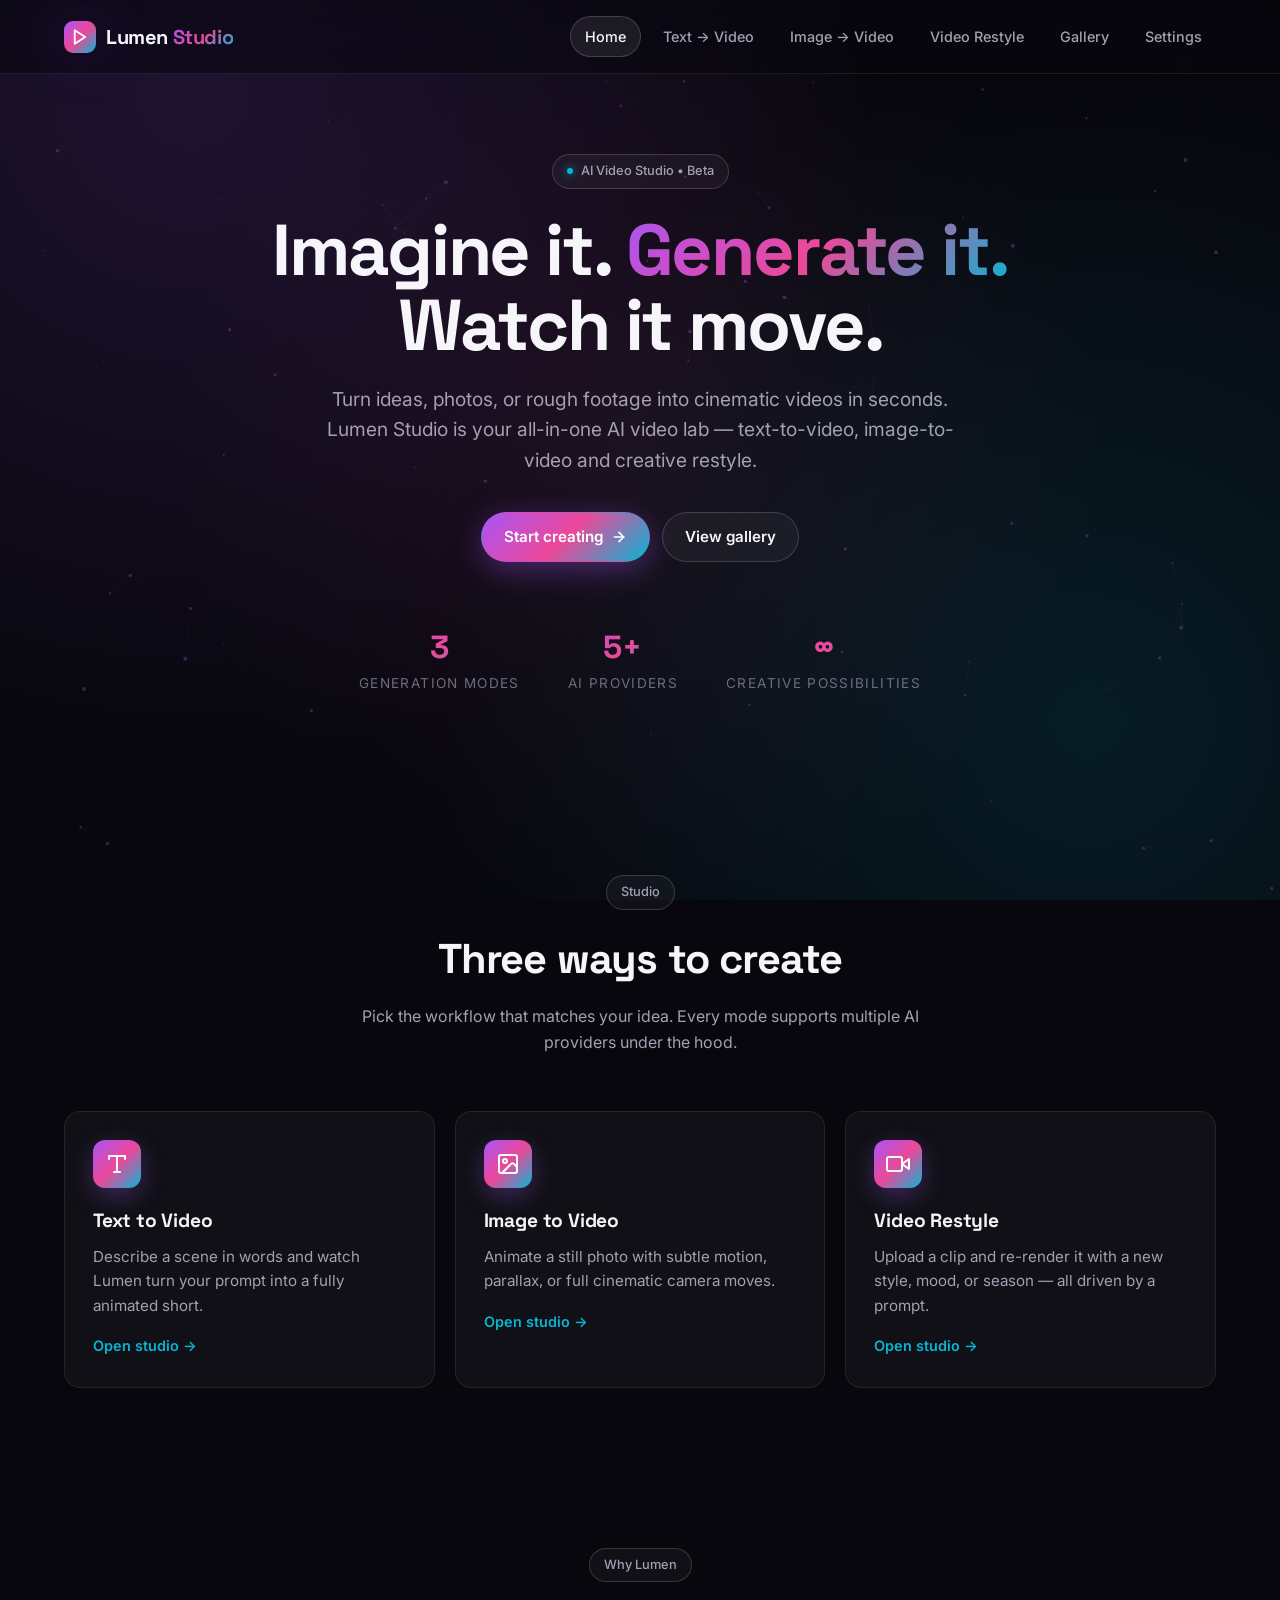
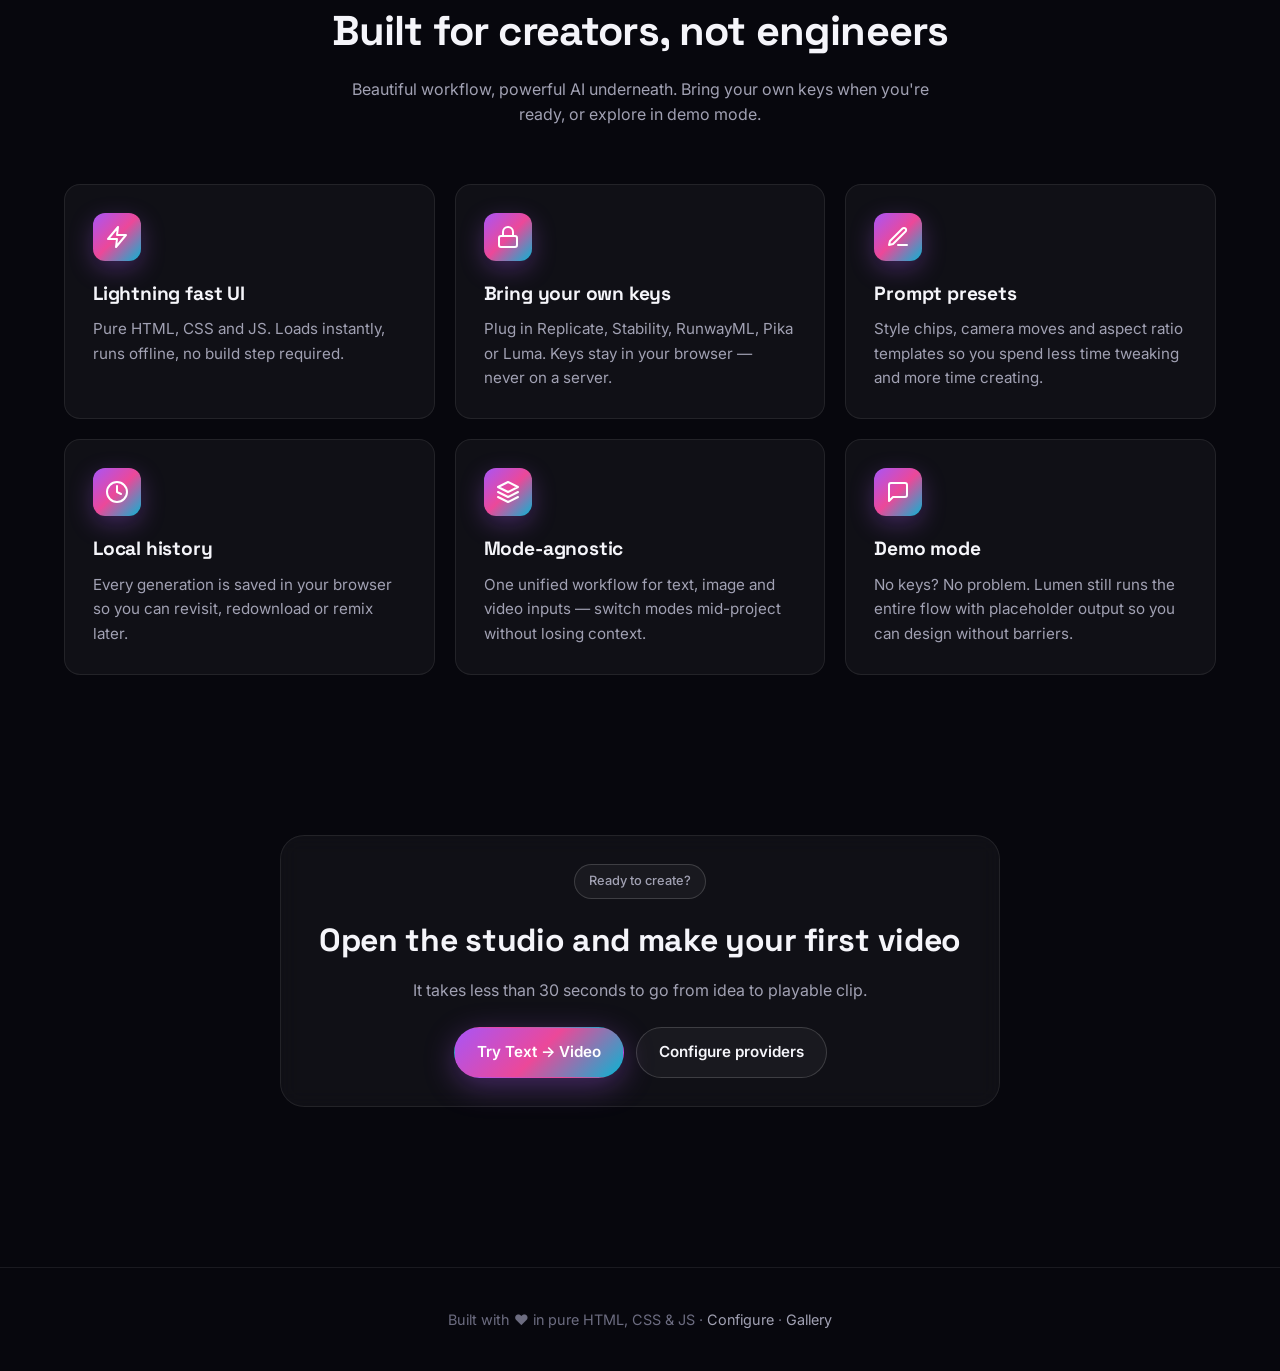
==== index.html @ 6981b072 "Initial scaffold: Lumen Studio AI video creation site Vanilla HTML/CSS/JS multi-page studio with tex" ====
<!DOCTYPE html>
<html lang="en">
<head>
  <meta charset="UTF-8" />
  <meta name="viewport" content="width=device-width, initial-scale=1.0" />
  <title>Lumen — AI Video Studio</title>
  <meta name="description" content="Create stunning videos with AI. Text-to-video, image-to-video, and video restyle in one studio." />
  <link rel="preconnect" href="https://fonts.googleapis.com" />
  <link rel="preconnect" href="https://fonts.gstatic.com" crossorigin />
  <link href="https://fonts.googleapis.com/css2?family=Inter:wght@400;500;600;700&family=Space+Grotesk:wght@500;600;700&display=swap" rel="stylesheet" />
  <link rel="stylesheet" href="css/style.css" />
  <link rel="icon" type="image/svg+xml" href="assets/logo.svg" />
</head>
<body class="page">
  <canvas id="particles-canvas"></canvas>

  <header class="site-header">
    <div class="container">
      <a class="brand" href="index.html">
        <span class="brand-mark">
          <svg xmlns="http://www.w3.org/2000/svg" viewBox="0 0 24 24" fill="none" stroke="currentColor" stroke-width="2.5" stroke-linecap="round" stroke-linejoin="round"><polygon points="5 3 19 12 5 21 5 3"></polygon></svg>
        </span>
        <span class="brand-name">Lumen <span>Studio</span></span>
      </a>
      <nav class="primary-nav">
        <a href="index.html">Home</a>
        <a href="text-to-video.html">Text → Video</a>
        <a href="image-to-video.html">Image → Video</a>
        <a href="video-to-video.html">Video Restyle</a>
        <a href="gallery.html">Gallery</a>
        <a href="settings.html">Settings</a>
      </nav>
      <button class="nav-toggle" aria-label="Open navigation">
        <svg width="20" height="20" viewBox="0 0 24 24" fill="none" stroke="currentColor" stroke-width="2" stroke-linecap="round"><line x1="3" y1="6" x2="21" y2="6"></line><line x1="3" y1="12" x2="21" y2="12"></line><line x1="3" y1="18" x2="21" y2="18"></line></svg>
      </button>
    </div>
  </header>

  <main>
    <section class="hero">
      <div class="container">
        <div class="eyebrow"><span class="dot"></span> AI Video Studio • Beta</div>
        <h1>Imagine it. <span class="accent">Generate it.</span><br />Watch it move.</h1>
        <p class="lead">Turn ideas, photos, or rough footage into cinematic videos in seconds. Lumen Studio is your all-in-one AI video lab — text-to-video, image-to-video and creative restyle.</p>
        <div class="hero-actions">
          <a class="btn btn-primary" href="text-to-video.html">
            Start creating
            <svg width="16" height="16" viewBox="0 0 24 24" fill="none" stroke="currentColor" stroke-width="2.5" stroke-linecap="round" stroke-linejoin="round"><line x1="5" y1="12" x2="19" y2="12"></line><polyline points="12 5 19 12 12 19"></polyline></svg>
          </a>
          <a class="btn btn-ghost" href="gallery.html">View gallery</a>
        </div>
        <div class="hero-stats">
          <div>
            <div class="stat-num">3</div>
            <div class="stat-label">Generation modes</div>
          </div>
          <div>
            <div class="stat-num">5+</div>
            <div class="stat-label">AI providers</div>
          </div>
          <div>
            <div class="stat-num">∞</div>
            <div class="stat-label">Creative possibilities</div>
          </div>
        </div>
      </div>
    </section>

    <section class="section">
      <div class="container">
        <div class="section-head fade-in">
          <div class="eyebrow">Studio</div>
          <h2>Three ways to create</h2>
          <p>Pick the workflow that matches your idea. Every mode supports multiple AI providers under the hood.</p>
        </div>
        <div class="card-grid">
          <a class="card fade-in" href="text-to-video.html">
            <div class="card-icon">
              <svg viewBox="0 0 24 24" fill="none" stroke="currentColor" stroke-width="2" stroke-linecap="round" stroke-linejoin="round"><path d="M4 7V4h16v3"></path><path d="M9 20h6"></path><path d="M12 4v16"></path></svg>
            </div>
            <h3>Text to Video</h3>
            <p>Describe a scene in words and watch Lumen turn your prompt into a fully animated short.</p>
            <span class="card-link">Open studio →</span>
          </a>
          <a class="card fade-in" href="image-to-video.html">
            <div class="card-icon">
              <svg viewBox="0 0 24 24" fill="none" stroke="currentColor" stroke-width="2" stroke-linecap="round" stroke-linejoin="round"><rect x="3" y="3" width="18" height="18" rx="2"></rect><circle cx="9" cy="9" r="2"></circle><path d="m21 15-3.086-3.086a2 2 0 0 0-2.828 0L6 21"></path></svg>
            </div>
            <h3>Image to Video</h3>
            <p>Animate a still photo with subtle motion, parallax, or full cinematic camera moves.</p>
            <span class="card-link">Open studio →</span>
          </a>
          <a class="card fade-in" href="video-to-video.html">
            <div class="card-icon">
              <svg viewBox="0 0 24 24" fill="none" stroke="currentColor" stroke-width="2" stroke-linecap="round" stroke-linejoin="round"><polygon points="23 7 16 12 23 17 23 7"></polygon><rect x="1" y="5" width="15" height="14" rx="2"></rect></svg>
            </div>
            <h3>Video Restyle</h3>
            <p>Upload a clip and re-render it with a new style, mood, or season — all driven by a prompt.</p>
            <span class="card-link">Open studio →</span>
          </a>
        </div>
      </div>
    </section>

    <section class="section">
      <div class="container">
        <div class="section-head fade-in">
          <div class="eyebrow">Why Lumen</div>
          <h2>Built for creators, not engineers</h2>
          <p>Beautiful workflow, powerful AI underneath. Bring your own keys when you're ready, or explore in demo mode.</p>
        </div>
        <div class="card-grid">
          <div class="card fade-in">
            <div class="card-icon"><svg viewBox="0 0 24 24" fill="none" stroke="currentColor" stroke-width="2" stroke-linecap="round" stroke-linejoin="round"><path d="M13 2 L3 14 H12 L11 22 L21 10 H12 Z"></path></svg></div>
            <h3>Lightning fast UI</h3>
            <p>Pure HTML, CSS and JS. Loads instantly, runs offline, no build step required.</p>
          </div>
          <div class="card fade-in">
            <div class="card-icon"><svg viewBox="0 0 24 24" fill="none" stroke="currentColor" stroke-width="2" stroke-linecap="round" stroke-linejoin="round"><rect x="3" y="11" width="18" height="11" rx="2"></rect><path d="M7 11V7a5 5 0 0 1 10 0v4"></path></svg></div>
            <h3>Bring your own keys</h3>
            <p>Plug in Replicate, Stability, RunwayML, Pika or Luma. Keys stay in your browser — never on a server.</p>
          </div>
          <div class="card fade-in">
            <div class="card-icon"><svg viewBox="0 0 24 24" fill="none" stroke="currentColor" stroke-width="2" stroke-linecap="round" stroke-linejoin="round"><path d="M12 20h9"></path><path d="M16.5 3.5a2.121 2.121 0 1 1 3 3L7 19l-4 1 1-4Z"></path></svg></div>
            <h3>Prompt presets</h3>
            <p>Style chips, camera moves and aspect ratio templates so you spend less time tweaking and more time creating.</p>
          </div>
          <div class="card fade-in">
            <div class="card-icon"><svg viewBox="0 0 24 24" fill="none" stroke="currentColor" stroke-width="2" stroke-linecap="round" stroke-linejoin="round"><circle cx="12" cy="12" r="10"></circle><polyline points="12 6 12 12 16 14"></polyline></svg></div>
            <h3>Local history</h3>
            <p>Every generation is saved in your browser so you can revisit, redownload or remix later.</p>
          </div>
          <div class="card fade-in">
            <div class="card-icon"><svg viewBox="0 0 24 24" fill="none" stroke="currentColor" stroke-width="2" stroke-linecap="round" stroke-linejoin="round"><path d="M12 2 L2 7 L12 12 L22 7 Z"></path><path d="M2 17 L12 22 L22 17"></path><path d="M2 12 L12 17 L22 12"></path></svg></div>
            <h3>Mode-agnostic</h3>
            <p>One unified workflow for text, image and video inputs — switch modes mid-project without losing context.</p>
          </div>
          <div class="card fade-in">
            <div class="card-icon"><svg viewBox="0 0 24 24" fill="none" stroke="currentColor" stroke-width="2" stroke-linecap="round" stroke-linejoin="round"><path d="M21 15a2 2 0 0 1-2 2H7l-4 4V5a2 2 0 0 1 2-2h14a2 2 0 0 1 2 2z"></path></svg></div>
            <h3>Demo mode</h3>
            <p>No keys? No problem. Lumen still runs the entire flow with placeholder output so you can design without barriers.</p>
          </div>
        </div>
      </div>
    </section>

    <section class="section">
      <div class="container">
        <div class="panel fade-in" style="text-align:center; max-width:720px; margin:0 auto;">
          <div class="eyebrow" style="margin-bottom:16px;">Ready to create?</div>
          <h2 style="font-family:var(--font-display); font-size:2rem; margin-bottom:12px;">Open the studio and make your first video</h2>
          <p style="color:var(--text-dim); margin-bottom:24px;">It takes less than 30 seconds to go from idea to playable clip.</p>
          <div class="hero-actions">
            <a class="btn btn-primary" href="text-to-video.html">Try Text → Video</a>
            <a class="btn btn-ghost" href="settings.html">Configure providers</a>
          </div>
        </div>
      </div>
    </section>
  </main>

  <footer class="site-footer">
    <div class="container">
      <p>Built with ♥ in pure HTML, CSS &amp; JS · <a href="settings.html">Configure</a> · <a href="gallery.html">Gallery</a></p>
    </div>
  </footer>

  <script src="js/particles.js"></script>
  <script src="js/app.js"></script>
</body>
</html>
---- css/style.css ----
/* ===== Design Tokens ===== */
:root {
  --bg-0: #07070d;
  --bg-1: #0d0d18;
  --bg-2: #14142480;
  --surface: rgba(255, 255, 255, 0.04);
  --surface-strong: rgba(255, 255, 255, 0.08);
  --border: rgba(255, 255, 255, 0.08);
  --border-strong: rgba(255, 255, 255, 0.16);
  --text: #f5f5fa;
  --text-dim: #a1a1b3;
  --text-muted: #6c6c80;
  --accent: #a855f7;
  --accent-2: #ec4899;
  --accent-3: #06b6d4;
  --gradient: linear-gradient(135deg, #a855f7 0%, #ec4899 50%, #06b6d4 100%);
  --gradient-soft: linear-gradient(135deg, rgba(168, 85, 247, 0.15), rgba(236, 72, 153, 0.15));
  --radius-sm: 10px;
  --radius: 16px;
  --radius-lg: 24px;
  --shadow-glow: 0 0 60px rgba(168, 85, 247, 0.25);
  --shadow-card: 0 10px 40px rgba(0, 0, 0, 0.4);
  --transition: 0.25s cubic-bezier(0.4, 0, 0.2, 1);
  --font-display: "Space Grotesk", "Inter", system-ui, sans-serif;
  --font-body: "Inter", system-ui, -apple-system, sans-serif;
}

* { box-sizing: border-box; margin: 0; padding: 0; }

html, body {
  background: var(--bg-0);
  color: var(--text);
  font-family: var(--font-body);
  font-size: 16px;
  line-height: 1.6;
  min-height: 100vh;
  overflow-x: hidden;
  -webkit-font-smoothing: antialiased;
}

body {
  background:
    radial-gradient(circle at 15% 10%, rgba(168, 85, 247, 0.15), transparent 50%),
    radial-gradient(circle at 85% 80%, rgba(6, 182, 212, 0.12), transparent 50%),
    radial-gradient(circle at 50% 50%, rgba(236, 72, 153, 0.08), transparent 60%),
    var(--bg-0);
  background-attachment: fixed;
}

#particles-canvas {
  position: fixed;
  inset: 0;
  z-index: 0;
  pointer-events: none;
  opacity: 0.5;
}

a { color: inherit; text-decoration: none; }
button { font-family: inherit; cursor: pointer; border: none; background: none; color: inherit; }
img, video { max-width: 100%; display: block; }

/* ===== Layout ===== */
.container {
  max-width: 1200px;
  margin: 0 auto;
  padding: 0 24px;
  position: relative;
  z-index: 1;
}

.page {
  min-height: 100vh;
  display: flex;
  flex-direction: column;
}

main {
  flex: 1;
  position: relative;
  z-index: 1;
}

/* ===== Header ===== */
.site-header {
  position: sticky;
  top: 0;
  z-index: 50;
  backdrop-filter: blur(20px) saturate(150%);
  -webkit-backdrop-filter: blur(20px) saturate(150%);
  background: rgba(7, 7, 13, 0.6);
  border-bottom: 1px solid var(--border);
}

.site-header .container {
  display: flex;
  align-items: center;
  justify-content: space-between;
  padding-top: 16px;
  padding-bottom: 16px;
}

.brand {
  display: flex;
  align-items: center;
  gap: 10px;
  font-family: var(--font-display);
  font-weight: 700;
  font-size: 1.25rem;
  letter-spacing: -0.02em;
}

.brand-mark {
  width: 32px;
  height: 32px;
  border-radius: 9px;
  background: var(--gradient);
  display: grid;
  place-items: center;
  box-shadow: var(--shadow-glow);
}

.brand-mark svg { width: 18px; height: 18px; color: #fff; }

.brand-name span {
  background: var(--gradient);
  -webkit-background-clip: text;
  background-clip: text;
  color: transparent;
}

nav.primary-nav {
  display: flex;
  align-items: center;
  gap: 8px;
}

nav.primary-nav a {
  padding: 8px 14px;
  border-radius: 999px;
  color: var(--text-dim);
  font-weight: 500;
  font-size: 0.9rem;
  transition: var(--transition);
}

nav.primary-nav a:hover { color: var(--text); background: var(--surface); }
nav.primary-nav a.active {
  color: var(--text);
  background: var(--surface-strong);
  border: 1px solid var(--border-strong);
}

.nav-toggle { display: none; }

/* ===== Buttons ===== */
.btn {
  display: inline-flex;
  align-items: center;
  justify-content: center;
  gap: 8px;
  padding: 12px 22px;
  border-radius: 999px;
  font-weight: 600;
  font-size: 0.95rem;
  transition: var(--transition);
  border: 1px solid transparent;
  white-space: nowrap;
}

.btn-primary {
  background: var(--gradient);
  color: #fff;
  box-shadow: 0 8px 30px rgba(168, 85, 247, 0.35);
}
.btn-primary:hover { transform: translateY(-2px); box-shadow: 0 12px 40px rgba(168, 85, 247, 0.5); }
.btn-primary:active { transform: translateY(0); }

.btn-ghost {
  background: var(--surface);
  border-color: var(--border-strong);
  color: var(--text);
}
.btn-ghost:hover { background: var(--surface-strong); border-color: rgba(255, 255, 255, 0.25); }

.btn-icon {
  width: 40px;
  height: 40px;
  padding: 0;
  border-radius: 12px;
}

.btn:disabled { opacity: 0.5; cursor: not-allowed; transform: none !important; }

/* ===== Hero ===== */
.hero {
  padding: 80px 0 100px;
  text-align: center;
  position: relative;
}

.eyebrow {
  display: inline-flex;
  align-items: center;
  gap: 8px;
  padding: 6px 14px;
  border-radius: 999px;
  background: var(--surface);
  border: 1px solid var(--border-strong);
  font-size: 0.8rem;
  color: var(--text-dim);
  margin-bottom: 24px;
  font-weight: 500;
}

.eyebrow .dot {
  width: 6px;
  height: 6px;
  border-radius: 50%;
  background: var(--accent-3);
  box-shadow: 0 0 10px var(--accent-3);
  animation: pulse 2s infinite;
}

@keyframes pulse {
  0%, 100% { opacity: 1; }
  50% { opacity: 0.4; }
}

.hero h1 {
  font-family: var(--font-display);
  font-size: clamp(2.5rem, 6vw, 4.5rem);
  font-weight: 700;
  line-height: 1.05;
  letter-spacing: -0.03em;
  margin-bottom: 20px;
}

.hero h1 .accent {
  background: var(--gradient);
  -webkit-background-clip: text;
  background-clip: text;
  color: transparent;
}

.hero .lead {
  font-size: clamp(1rem, 2vw, 1.2rem);
  color: var(--text-dim);
  max-width: 640px;
  margin: 0 auto 36px;
}

.hero-actions {
  display: flex;
  gap: 12px;
  justify-content: center;
  flex-wrap: wrap;
}

.hero-stats {
  display: flex;
  gap: 48px;
  justify-content: center;
  margin-top: 60px;
  flex-wrap: wrap;
}
.hero-stats .stat-num {
  font-family: var(--font-display);
  font-size: 2rem;
  font-weight: 700;
  background: var(--gradient);
  -webkit-background-clip: text;
  background-clip: text;
  color: transparent;
}
.hero-stats .stat-label {
  color: var(--text-muted);
  font-size: 0.85rem;
  text-transform: uppercase;
  letter-spacing: 0.1em;
}

/* ===== Sections ===== */
.section {
  padding: 80px 0;
}

.section-head {
  text-align: center;
  margin-bottom: 56px;
}
.section-head .eyebrow { margin-bottom: 16px; }
.section-head h2 {
  font-family: var(--font-display);
  font-size: clamp(1.8rem, 4vw, 2.6rem);
  font-weight: 700;
  letter-spacing: -0.02em;
  margin-bottom: 12px;
}
.section-head p { color: var(--text-dim); max-width: 580px; margin: 0 auto; }

/* ===== Cards ===== */
.card-grid {
  display: grid;
  grid-template-columns: repeat(auto-fit, minmax(280px, 1fr));
  gap: 20px;
}

.card {
  background: var(--surface);
  border: 1px solid var(--border);
  border-radius: var(--radius);
  padding: 28px;
  transition: var(--transition);
  position: relative;
  overflow: hidden;
}

.card::before {
  content: "";
  position: absolute;
  inset: 0;
  background: var(--gradient-soft);
  opacity: 0;
  transition: var(--transition);
  pointer-events: none;
}
.card:hover { border-color: var(--border-strong); transform: translateY(-4px); }
.card:hover::before { opacity: 1; }
.card > * { position: relative; z-index: 1; }

.card-icon {
  width: 48px;
  height: 48px;
  border-radius: 12px;
  background: var(--gradient);
  display: grid;
  place-items: center;
  margin-bottom: 18px;
  box-shadow: 0 8px 24px rgba(168, 85, 247, 0.3);
}
.card-icon svg { width: 24px; height: 24px; color: #fff; }

.card h3 {
  font-family: var(--font-display);
  font-size: 1.2rem;
  margin-bottom: 8px;
  letter-spacing: -0.01em;
}
.card p { color: var(--text-dim); font-size: 0.95rem; }

.card-link {
  display: inline-flex;
  align-items: center;
  gap: 6px;
  margin-top: 16px;
  color: var(--accent-3);
  font-size: 0.9rem;
  font-weight: 600;
  transition: var(--transition);
}
.card-link:hover { gap: 10px; color: #22d3ee; }

/* ===== Studio Workspace ===== */
.studio {
  display: grid;
  grid-template-columns: 1fr 1.2fr;
  gap: 32px;
  margin-top: 32px;
}

@media (max-width: 960px) {
  .studio { grid-template-columns: 1fr; }
}

.panel {
  background: var(--surface);
  border: 1px solid var(--border);
  border-radius: var(--radius-lg);
  padding: 28px;
  backdrop-filter: blur(10px);
}

.panel h2 {
  font-family: var(--font-display);
  font-size: 1.4rem;
  margin-bottom: 6px;
  letter-spacing: -0.01em;
}
.panel .panel-subtitle {
  color: var(--text-dim);
  font-size: 0.9rem;
  margin-bottom: 24px;
}

/* ===== Forms ===== */
.field { margin-bottom: 20px; }
.field label {
  display: block;
  font-size: 0.85rem;
  font-weight: 600;
  color: var(--text-dim);
  margin-bottom: 8px;
  text-transform: uppercase;
  letter-spacing: 0.06em;
}

.input, .textarea, .select {
  width: 100%;
  background: rgba(0, 0, 0, 0.3);
  border: 1px solid var(--border);
  border-radius: var(--radius-sm);
  padding: 12px 14px;
  color: var(--text);
  font-family: inherit;
  font-size: 0.95rem;
  transition: var(--transition);
}

.input:focus, .textarea:focus, .select:focus {
  outline: none;
  border-color: var(--accent);
  box-shadow: 0 0 0 4px rgba(168, 85, 247, 0.15);
}

.textarea { min-height: 120px; resize: vertical; line-height: 1.5; }

.row {
  display: grid;
  grid-template-columns: 1fr 1fr;
  gap: 14px;
}
@media (max-width: 540px) { .row { grid-template-columns: 1fr; } }

.chip-group { display: flex; flex-wrap: wrap; gap: 8px; }
.chip {
  padding: 8px 14px;
  border-radius: 999px;
  background: rgba(0, 0, 0, 0.3);
  border: 1px solid var(--border);
  color: var(--text-dim);
  font-size: 0.85rem;
  font-weight: 500;
  transition: var(--transition);
}
.chip:hover { color: var(--text); border-color: var(--border-strong); }
.chip.active {
  background: var(--gradient-soft);
  color: var(--text);
  border-color: rgba(168, 85, 247, 0.5);
}

.range-row {
  display: flex;
  align-items: center;
  gap: 12px;
}
.range-row input[type="range"] { flex: 1; accent-color: var(--accent); }
.range-row .range-value {
  min-width: 40px;
  text-align: right;
  font-variant-numeric: tabular-nums;
  color: var(--text);
  font-weight: 600;
}

/* ===== Dropzone ===== */
.dropzone {
  border: 2px dashed var(--border-strong);
  border-radius: var(--radius);
  padding: 40px 20px;
  text-align: center;
  transition: var(--transition);
  cursor: pointer;
  background: rgba(0, 0, 0, 0.2);
}
.dropzone:hover, .dropzone.drag-over {
  border-color: var(--accent);
  background: rgba(168, 85, 247, 0.06);
}
.dropzone .dropzone-icon {
  width: 56px;
  height: 56px;
  margin: 0 auto 14px;
  border-radius: 14px;
  background: var(--gradient-soft);
  display: grid;
  place-items: center;
}
.dropzone .dropzone-icon svg { width: 26px; height: 26px; color: var(--accent); }
.dropzone p { color: var(--text); font-weight: 600; margin-bottom: 4px; }
.dropzone small { color: var(--text-muted); font-size: 0.8rem; }
.dropzone input[type="file"] { display: none; }

.preview-image, .preview-video {
  width: 100%;
  border-radius: var(--radius);
  margin-top: 16px;
  border: 1px solid var(--border);
  max-height: 280px;
  object-fit: contain;
  background: #000;
}

/* ===== Preview / Result Panel ===== */
.preview-panel {
  display: flex;
  flex-direction: column;
}

.preview-stage {
  flex: 1;
  min-height: 360px;
  border-radius: var(--radius);
  background:
    repeating-linear-gradient(45deg, rgba(255, 255, 255, 0.02) 0 10px, transparent 10px 20px),
    rgba(0, 0, 0, 0.3);
  border: 1px solid var(--border);
  display: grid;
  place-items: center;
  text-align: center;
  padding: 30px;
  position: relative;
  overflow: hidden;
}

.preview-empty .preview-icon {
  width: 80px;
  height: 80px;
  margin: 0 auto 18px;
  border-radius: 20px;
  background: var(--gradient);
  display: grid;
  place-items: center;
  box-shadow: var(--shadow-glow);
  animation: float 3s ease-in-out infinite;
}
.preview-empty .preview-icon svg { width: 40px; height: 40px; color: #fff; }
.preview-empty h3 { font-family: var(--font-display); font-size: 1.2rem; margin-bottom: 8px; }
.preview-empty p { color: var(--text-dim); font-size: 0.9rem; max-width: 320px; }

@keyframes float {
  0%, 100% { transform: translateY(0); }
  50% { transform: translateY(-8px); }
}

.preview-loading {
  display: flex;
  flex-direction: column;
  align-items: center;
  gap: 18px;
}
.spinner {
  width: 48px;
  height: 48px;
  border-radius: 50%;
  border: 3px solid var(--border);
  border-top-color: var(--accent);
  animation: spin 0.8s linear infinite;
}
@keyframes spin { to { transform: rotate(360deg); } }
.preview-loading .progress {
  width: 240px;
  height: 6px;
  border-radius: 3px;
  background: var(--border);
  overflow: hidden;
}
.preview-loading .progress-bar {
  height: 100%;
  background: var(--gradient);
  width: 0%;
  transition: width 0.4s ease;
}
.preview-loading p { color: var(--text-dim); font-size: 0.9rem; }

.preview-video-result { width: 100%; border-radius: var(--radius); }

.preview-actions {
  display: flex;
  gap: 10px;
  margin-top: 16px;
  flex-wrap: wrap;
}

/* ===== Badges ===== */
.badge {
  display: inline-flex;
  align-items: center;
  gap: 6px;
  padding: 4px 10px;
  border-radius: 999px;
  font-size: 0.75rem;
  font-weight: 600;
  background: var(--surface-strong);
  border: 1px solid var(--border);
  color: var(--text-dim);
}
.badge.beta { background: var(--gradient-soft); color: var(--text); border-color: rgba(168, 85, 247, 0.4); }

/* ===== Notice / Banner ===== */
.notice {
  background: var(--surface);
  border: 1px solid var(--border);
  border-left: 3px solid var(--accent);
  border-radius: var(--radius-sm);
  padding: 14px 18px;
  font-size: 0.9rem;
  color: var(--text-dim);
  margin-bottom: 24px;
}
.notice strong { color: var(--text); }
.notice a { color: var(--accent-3); }
.notice a:hover { text-decoration: underline; }

/* ===== Gallery ===== */
.gallery-grid {
  display: grid;
  grid-template-columns: repeat(auto-fill, minmax(260px, 1fr));
  gap: 18px;
}
.gallery-item {
  background: var(--surface);
  border: 1px solid var(--border);
  border-radius: var(--radius);
  overflow: hidden;
  transition: var(--transition);
  cursor: pointer;
}
.gallery-item:hover { transform: translateY(-4px); border-color: var(--border-strong); }
.gallery-item .thumb {
  aspect-ratio: 16 / 9;
  background: linear-gradient(135deg, #1a1a2e, #16213e);
  position: relative;
  display: grid;
  place-items: center;
}
.gallery-item .thumb video, .gallery-item .thumb img {
  width: 100%;
  height: 100%;
  object-fit: cover;
}
.gallery-item .thumb .play-overlay {
  position: absolute;
  inset: 0;
  display: grid;
  place-items: center;
  background: linear-gradient(180deg, transparent 50%, rgba(0, 0, 0, 0.7));
  opacity: 0;
  transition: var(--transition);
}
.gallery-item:hover .thumb .play-overlay { opacity: 1; }
.gallery-item .meta { padding: 14px 16px; }
.gallery-item .meta-title {
  font-weight: 600;
  font-size: 0.95rem;
  margin-bottom: 4px;
  display: -webkit-box;
  -webkit-line-clamp: 2;
  -webkit-box-orient: vertical;
  overflow: hidden;
}
.gallery-item .meta-sub {
  color: var(--text-muted);
  font-size: 0.8rem;
  display: flex;
  justify-content: space-between;
}

.gallery-empty {
  text-align: center;
  padding: 80px 20px;
  color: var(--text-dim);
}
.gallery-empty .icon-wrap {
  width: 80px;
  height: 80px;
  border-radius: 22px;
  background: var(--surface);
  border: 1px solid var(--border);
  display: grid;
  place-items: center;
  margin: 0 auto 18px;
}

/* ===== Toast ===== */
.toast-stack {
  position: fixed;
  bottom: 24px;
  right: 24px;
  display: flex;
  flex-direction: column;
  gap: 10px;
  z-index: 100;
}
.toast {
  background: rgba(20, 20, 36, 0.95);
  backdrop-filter: blur(10px);
  border: 1px solid var(--border-strong);
  border-radius: 12px;
  padding: 12px 16px;
  font-size: 0.9rem;
  display: flex;
  align-items: center;
  gap: 10px;
  min-width: 220px;
  max-width: 360px;
  box-shadow: 0 10px 30px rgba(0, 0, 0, 0.4);
  animation: toastIn 0.3s ease;
}
.toast.success { border-left: 3px solid #10b981; }
.toast.error { border-left: 3px solid #ef4444; }
.toast.info { border-left: 3px solid var(--accent-3); }
@keyframes toastIn {
  from { transform: translateX(20px); opacity: 0; }
  to { transform: translateX(0); opacity: 1; }
}

/* ===== Modal ===== */
.modal {
  position: fixed;
  inset: 0;
  background: rgba(0, 0, 0, 0.75);
  backdrop-filter: blur(10px);
  display: none;
  align-items: center;
  justify-content: center;
  z-index: 200;
  padding: 20px;
}
.modal.open { display: flex; }
.modal-card {
  background: var(--bg-1);
  border: 1px solid var(--border-strong);
  border-radius: var(--radius-lg);
  padding: 32px;
  max-width: 520px;
  width: 100%;
  position: relative;
}
.modal-card h2 { font-family: var(--font-display); margin-bottom: 8px; }
.modal-card p.lead { color: var(--text-dim); margin-bottom: 20px; }
.modal-close {
  position: absolute;
  top: 16px;
  right: 16px;
  width: 32px;
  height: 32px;
  border-radius: 8px;
  display: grid;
  place-items: center;
  color: var(--text-dim);
}
.modal-close:hover { background: var(--surface); color: var(--text); }

/* ===== Footer ===== */
.site-footer {
  border-top: 1px solid var(--border);
  padding: 40px 0;
  text-align: center;
  color: var(--text-muted);
  font-size: 0.9rem;
  margin-top: 80px;
}
.site-footer a { color: var(--text-dim); }
.site-footer a:hover { color: var(--text); }

/* ===== Settings ===== */
.settings-grid {
  display: grid;
  gap: 18px;
}
.settings-card {
  background: var(--surface);
  border: 1px solid var(--border);
  border-radius: var(--radius);
  padding: 22px;
}
.settings-card h3 {
  font-family: var(--font-display);
  font-size: 1.05rem;
  margin-bottom: 4px;
}
.settings-card .desc {
  color: var(--text-dim);
  font-size: 0.85rem;
  margin-bottom: 14px;
}
.input-group {
  display: flex;
  gap: 8px;
}
.input-group .input { flex: 1; }
.input-group .btn { padding: 10px 16px; font-size: 0.85rem; }

/* ===== Utility ===== */
.fade-in {
  opacity: 0;
  transform: translateY(20px);
  transition: opacity 0.6s ease, transform 0.6s ease;
}
.fade-in.visible { opacity: 1; transform: translateY(0); }

.text-gradient {
  background: var(--gradient);
  -webkit-background-clip: text;
  background-clip: text;
  color: transparent;
}

.divider {
  height: 1px;
  background: var(--border);
  margin: 24px 0;
}

@media (max-width: 720px) {
  nav.primary-nav { display: none; }
  .nav-toggle {
    display: grid;
    place-items: center;
    width: 40px;
    height: 40px;
    border-radius: 10px;
    background: var(--surface);
    border: 1px solid var(--border);
  }
  nav.primary-nav.open {
    display: flex;
    position: absolute;
    top: 100%;
    left: 16px;
    right: 16px;
    background: var(--bg-1);
    border: 1px solid var(--border-strong);
    border-radius: var(--radius);
    padding: 12px;
    flex-direction: column;
    align-items: stretch;
  }
  nav.primary-nav.open a { padding: 12px 14px; border-radius: 10px; }
  .hero { padding: 56px 0 64px; }
  .hero-stats { gap: 28px; }
  .section { padding: 56px 0; }
  .panel { padding: 22px; }
}
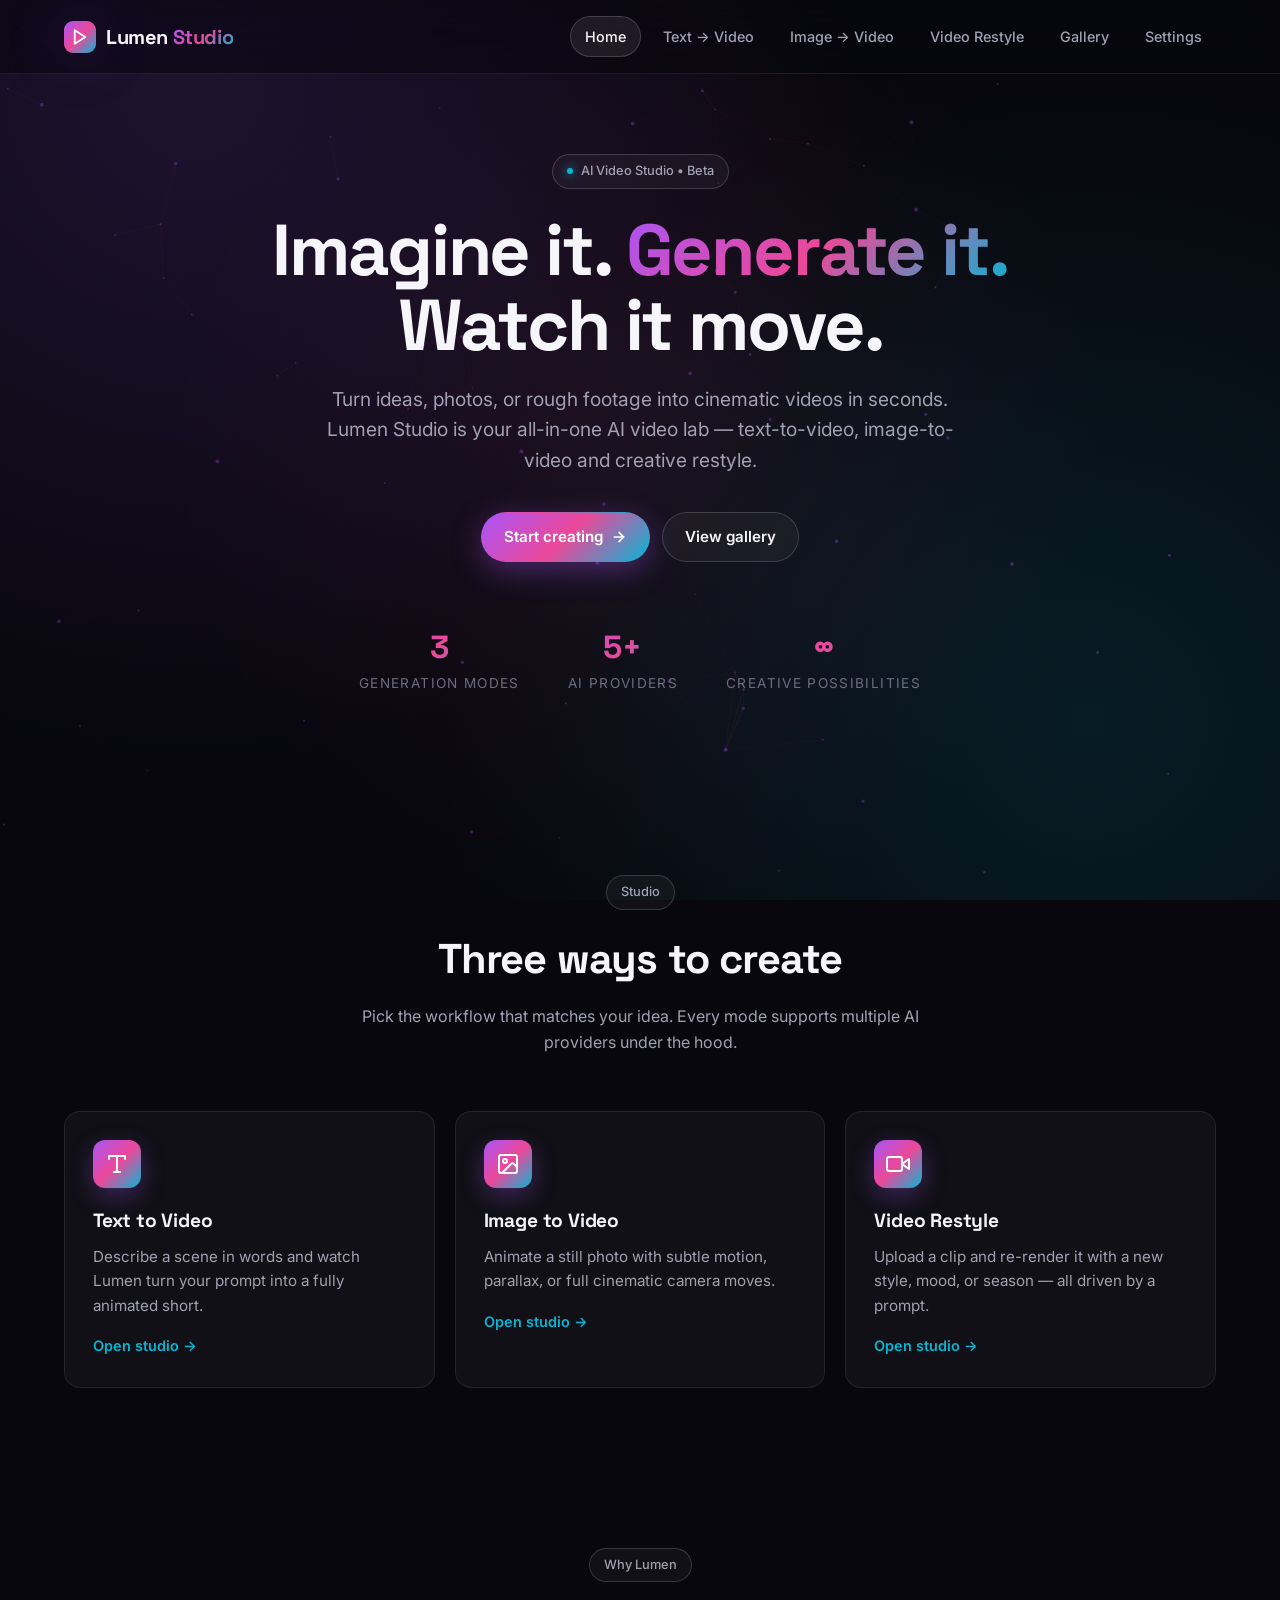
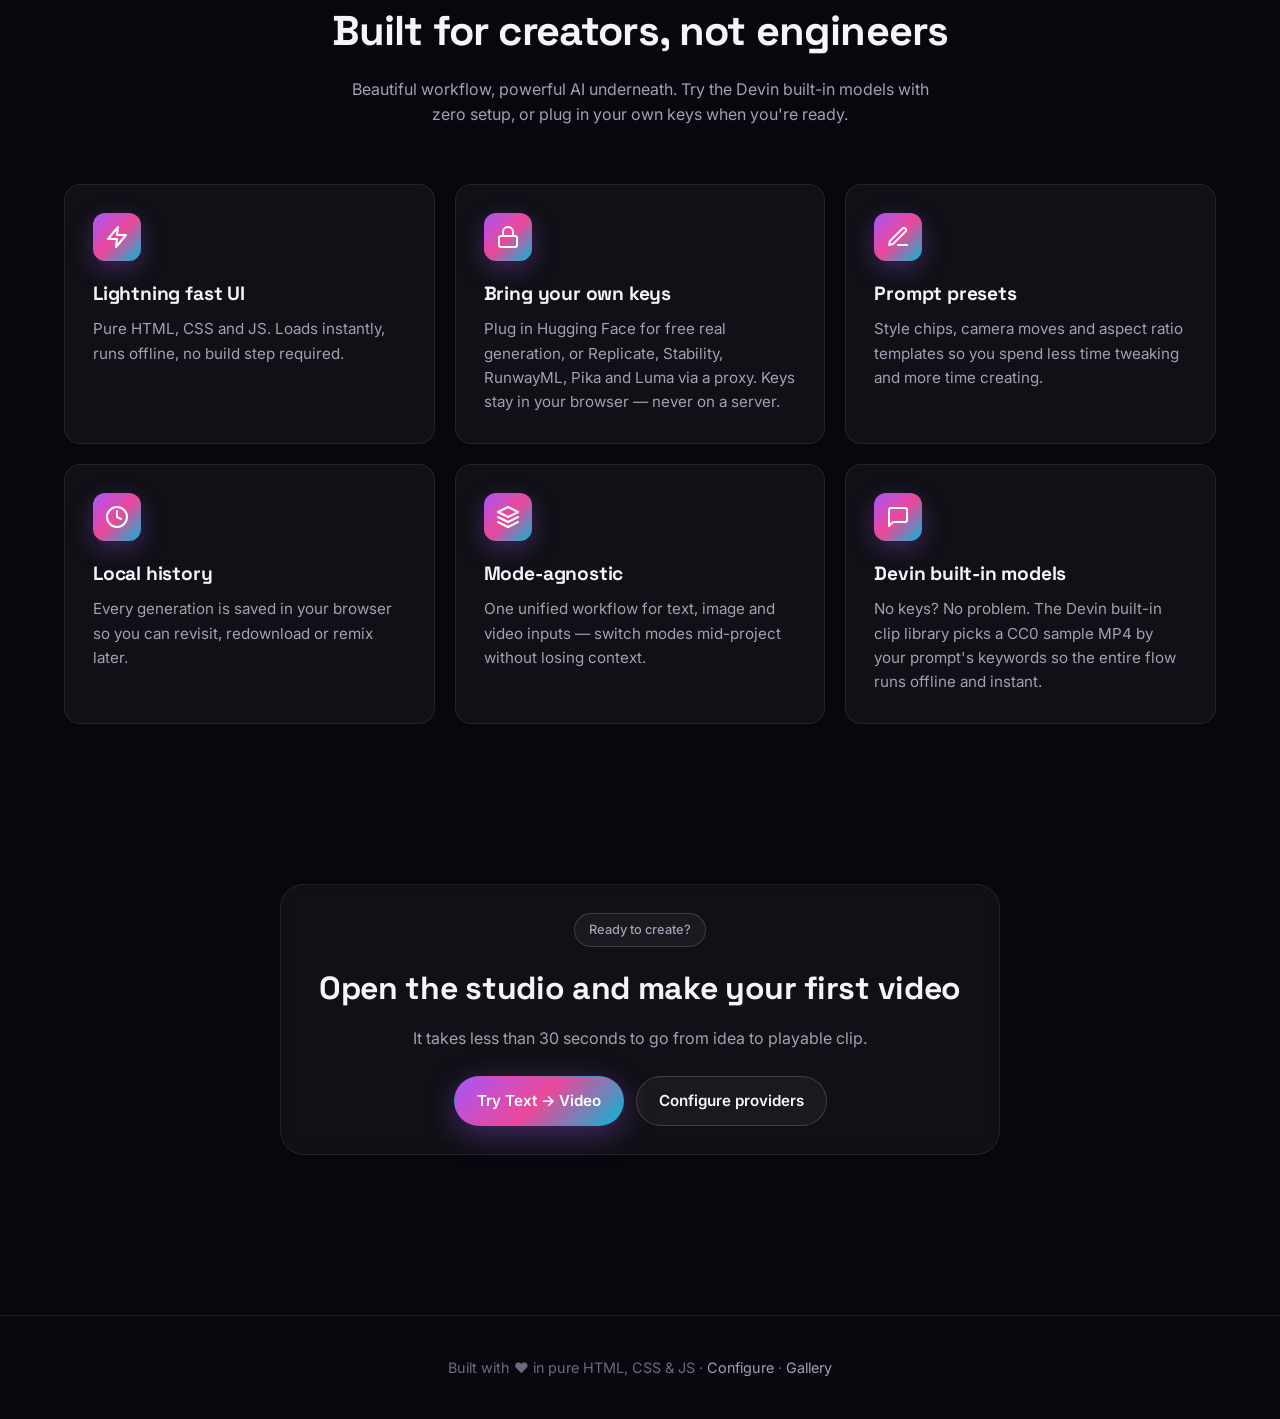
==== commit 43562d97: "Add Devin built-in clip library + Hugging Face text-to-video provider - Default provider is now 'dev" ====
--- a/index.html
+++ b/index.html
@@ -107,7 +107,7 @@
         <div class="section-head fade-in">
           <div class="eyebrow">Why Lumen</div>
           <h2>Built for creators, not engineers</h2>
-          <p>Beautiful workflow, powerful AI underneath. Bring your own keys when you're ready, or explore in demo mode.</p>
+          <p>Beautiful workflow, powerful AI underneath. Try the Devin built-in models with zero setup, or plug in your own keys when you're ready.</p>
         </div>
         <div class="card-grid">
           <div class="card fade-in">
@@ -118,7 +118,7 @@
           <div class="card fade-in">
             <div class="card-icon"><svg viewBox="0 0 24 24" fill="none" stroke="currentColor" stroke-width="2" stroke-linecap="round" stroke-linejoin="round"><rect x="3" y="11" width="18" height="11" rx="2"></rect><path d="M7 11V7a5 5 0 0 1 10 0v4"></path></svg></div>
             <h3>Bring your own keys</h3>
-            <p>Plug in Replicate, Stability, RunwayML, Pika or Luma. Keys stay in your browser — never on a server.</p>
+            <p>Plug in Hugging Face for free real generation, or Replicate, Stability, RunwayML, Pika and Luma via a proxy. Keys stay in your browser — never on a server.</p>
           </div>
           <div class="card fade-in">
             <div class="card-icon"><svg viewBox="0 0 24 24" fill="none" stroke="currentColor" stroke-width="2" stroke-linecap="round" stroke-linejoin="round"><path d="M12 20h9"></path><path d="M16.5 3.5a2.121 2.121 0 1 1 3 3L7 19l-4 1 1-4Z"></path></svg></div>
@@ -137,8 +137,8 @@
           </div>
           <div class="card fade-in">
             <div class="card-icon"><svg viewBox="0 0 24 24" fill="none" stroke="currentColor" stroke-width="2" stroke-linecap="round" stroke-linejoin="round"><path d="M21 15a2 2 0 0 1-2 2H7l-4 4V5a2 2 0 0 1 2-2h14a2 2 0 0 1 2 2z"></path></svg></div>
-            <h3>Demo mode</h3>
-            <p>No keys? No problem. Lumen still runs the entire flow with placeholder output so you can design without barriers.</p>
+            <h3>Devin built-in models</h3>
+            <p>No keys? No problem. The Devin built-in clip library picks a CC0 sample MP4 by your prompt's keywords so the entire flow runs offline and instant.</p>
           </div>
         </div>
       </div>
